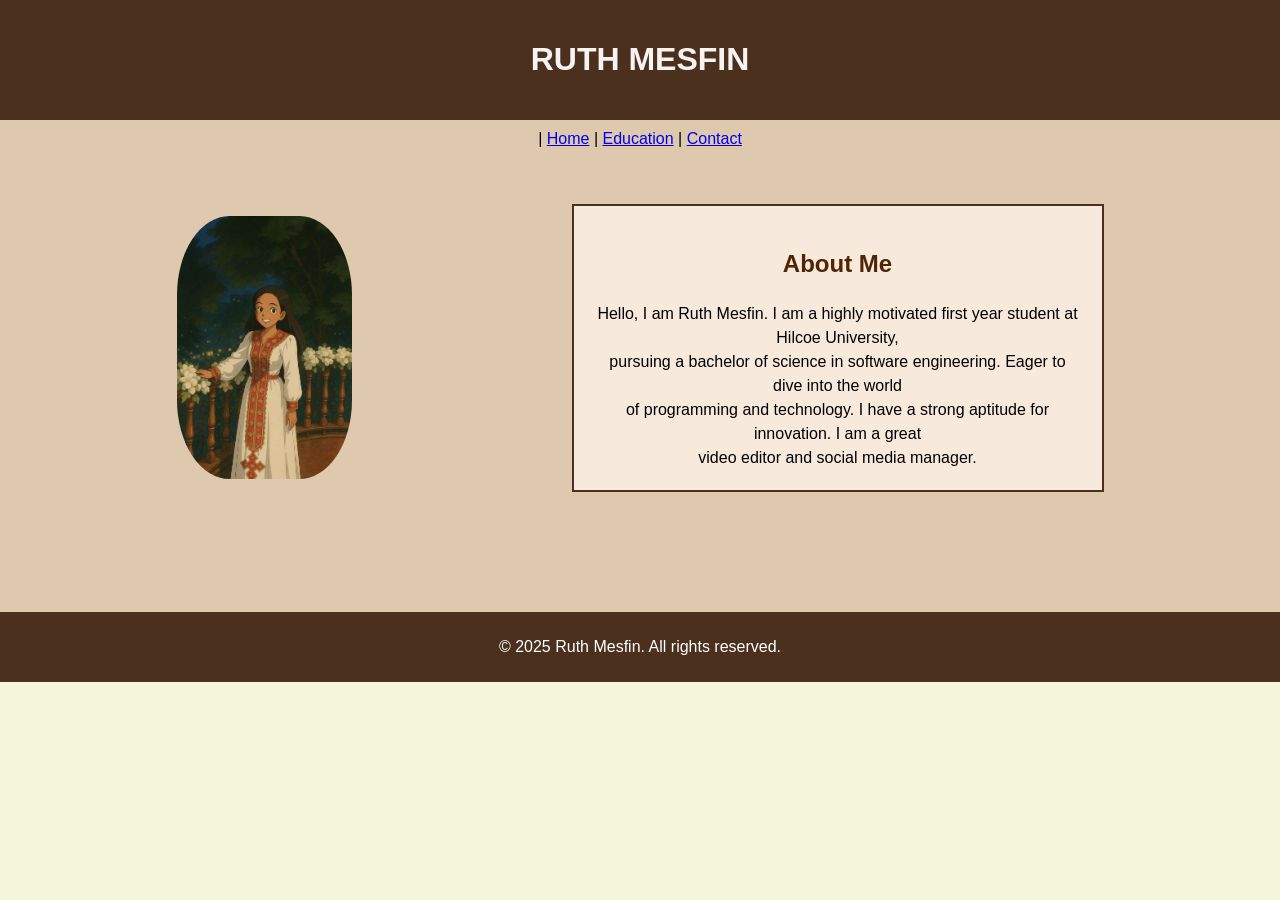
==== index.html @ 42ca2980 "Update portfolio" ====
<!DOCTYPE html>
<html>
<title>RUTH MESFIN</title>

<head>
<meta charset="UTF-8">
<meta name="viewport" content="width,initial-scale=1">
</head>
<body body style="font-family: Arial; background-color: rgb(245, 245, 220); margin: 0;">

  <!-- Header -->
  <div style="background-color: #4b301d; color: rgb(248, 243, 243); padding: 20px; text-align: center;">
    <h1>RUTH MESFIN</h1>	
  </div>

  <!-- Navigation -->
  <div style="background-color: #dfc9ae; padding: 10px; text-align: center;">
    |
    <a href="index.html">Home</a> |
    <a href="about.html">Education</a> |
    <a href="contact.html"> Contact</a>
 <br><br><br>
<section style="padding: 20px;">


  <div style="display: flex; align-items: center; justify-content: center; gap: 110px; ">
    <!-- Profile Picture -->
    <img src="/p2.jpg" alt="Profile Picture" width="175" style="border-radius: 30%;"><br><br>

    <!-- Text Box --><br><br><br><br>
    <div style="border: 2px solid #4b301d; 
                background-color: #f7eadc; 
                padding: 20px; 
                width: 40%; 
                line-height: 1.5;">
                  <h2 style="color: #502506; text-align: center;">About Me</h2>
      Hello, I am Ruth Mesfin. I am a highly motivated first year student at Hilcoe University,<br>
      pursuing a bachelor of science in software engineering. Eager to dive into the world <br>
      of programming and technology. I have a strong aptitude for innovation. I am a great <br>
      video editor and social media manager.
    </div>
  </div>
</section>


<br><br><br><br><br> </div > 
<footer style="background-color: #4b301d; color: white; text-align: center; padding: 10px;">
    <p>© 2025 Ruth Mesfin. All rights reserved.</p>
</footer>
  </body>
  </html
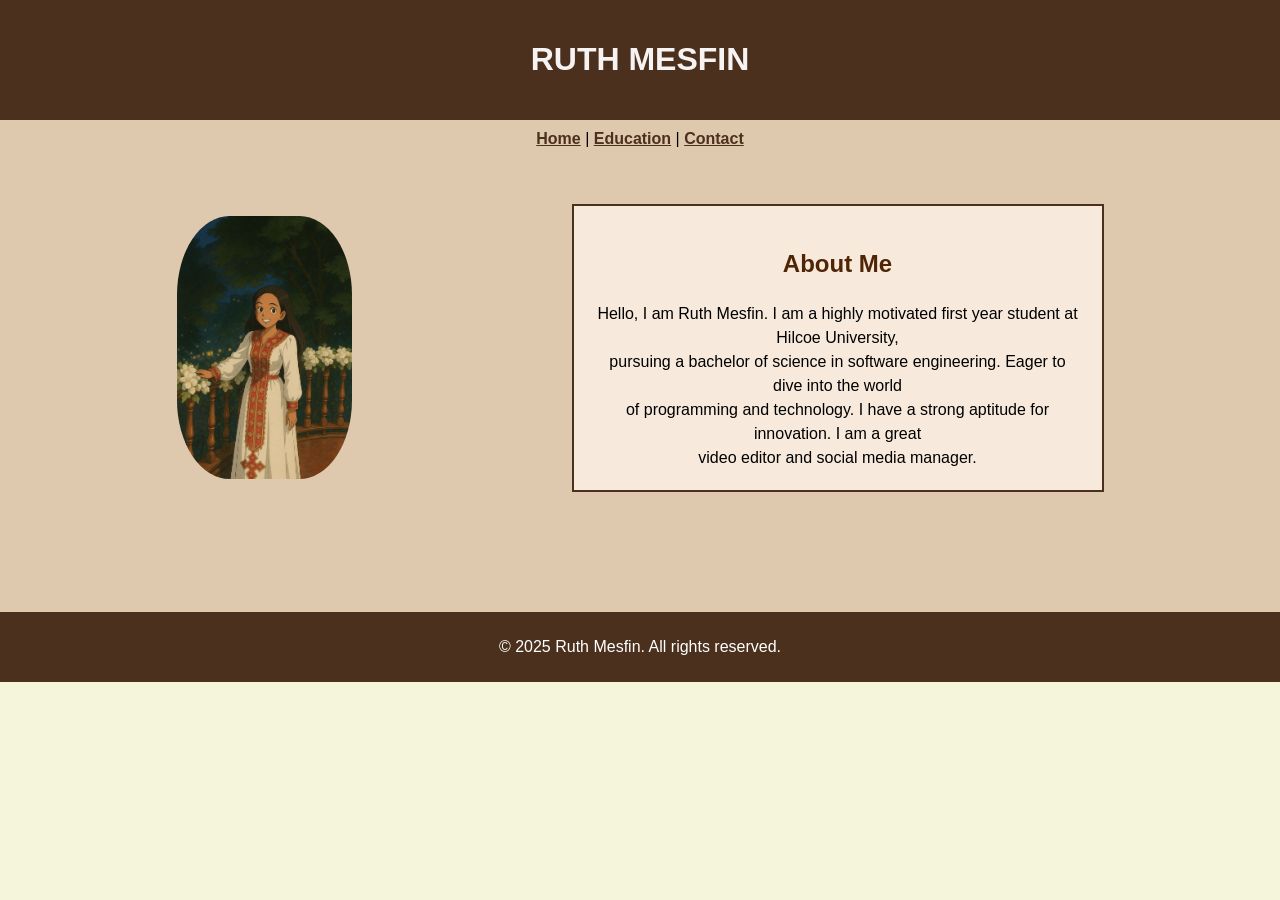
==== commit a209f647: "new updates 2" ====
--- a/index.html
+++ b/index.html
@@ -8,26 +8,24 @@
 </head>
 <body body style="font-family: Arial; background-color: rgb(245, 245, 220); margin: 0;">
 
-  <!-- Header -->
   <div style="background-color: #4b301d; color: rgb(248, 243, 243); padding: 20px; text-align: center;">
     <h1>RUTH MESFIN</h1>	
   </div>
 
-  <!-- Navigation -->
   <div style="background-color: #dfc9ae; padding: 10px; text-align: center;">
-    |
-    <a href="index.html">Home</a> |
-    <a href="about.html">Education</a> |
-    <a href="contact.html"> Contact</a>
+    
+    <a href="index.html" style="font-weight:bold; color:#4b301d; ">Home</a> |
+    <a href="about.html" style="font-weight:bold; color:#4b301d; ">Education</a> |
+    <a href="contact.html" style="font-weight:bold; color:#4b301d; ">Contact</a>
  <br><br><br>
 <section style="padding: 20px;">
 
 
   <div style="display: flex; align-items: center; justify-content: center; gap: 110px; ">
-    <!-- Profile Picture -->
+    
     <img src="/p2.jpg" alt="Profile Picture" width="175" style="border-radius: 30%;"><br><br>
 
-    <!-- Text Box --><br><br><br><br>
+   <br><br><br><br>
     <div style="border: 2px solid #4b301d; 
                 background-color: #f7eadc; 
                 padding: 20px; 
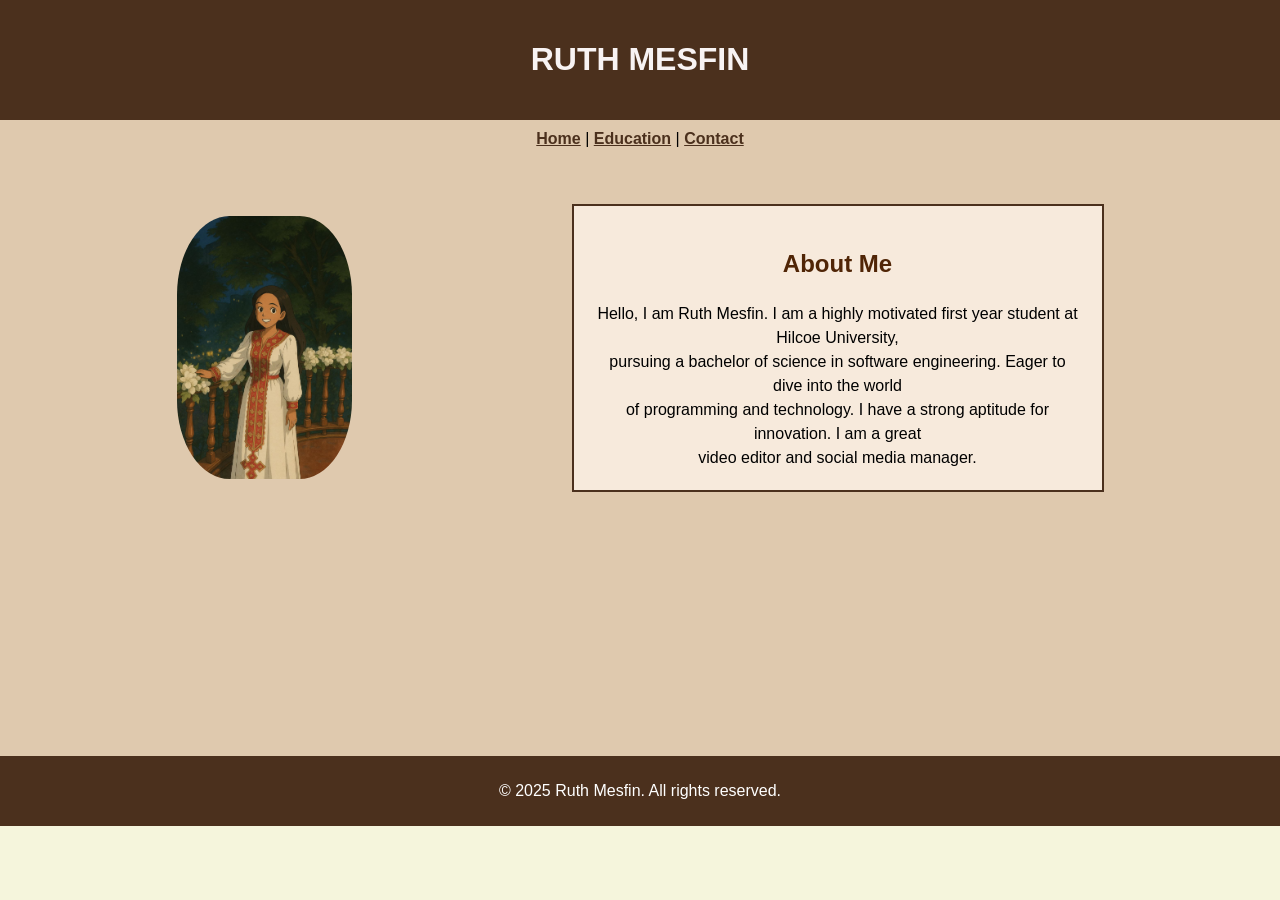
==== commit bd390696: "new update 3" ====
--- a/index.html
+++ b/index.html
@@ -41,7 +41,7 @@
 </section>
 
 
-<br><br><br><br><br> </div > 
+<br><br><br><br><br> <br><br><br><br><br><br><br><br></div > 
 <footer style="background-color: #4b301d; color: white; text-align: center; padding: 10px;">
     <p>© 2025 Ruth Mesfin. All rights reserved.</p>
 </footer>
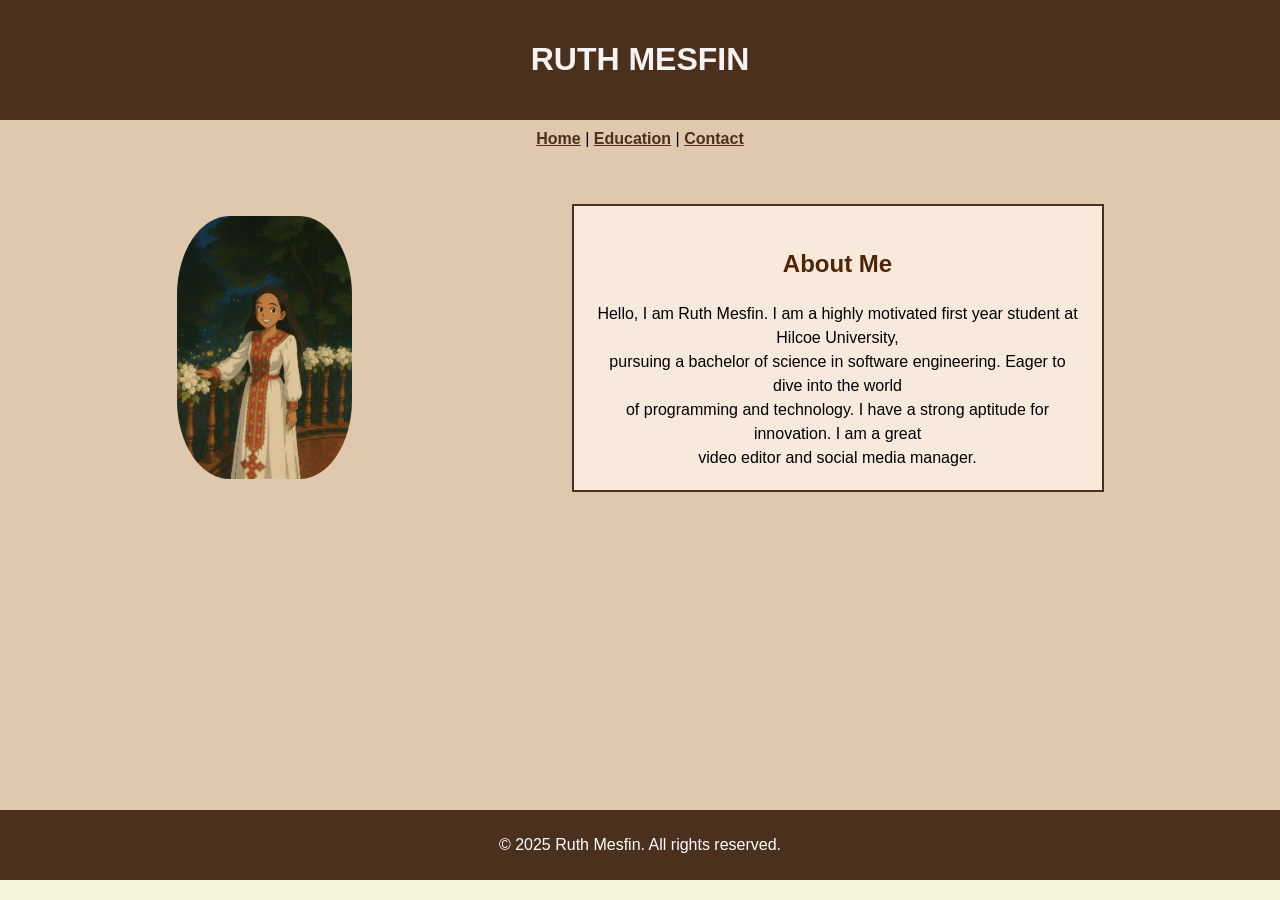
==== commit c8aacd48: "update 3" ====
--- a/index.html
+++ b/index.html
@@ -41,7 +41,7 @@
 </section>
 
 
-<br><br><br><br><br> <br><br><br><br><br><br><br><br></div > 
+<br><br><br><br><br> <br><br><br><br><br><br><br><br><br><br><br></div > 
 <footer style="background-color: #4b301d; color: white; text-align: center; padding: 10px;">
     <p>© 2025 Ruth Mesfin. All rights reserved.</p>
 </footer>
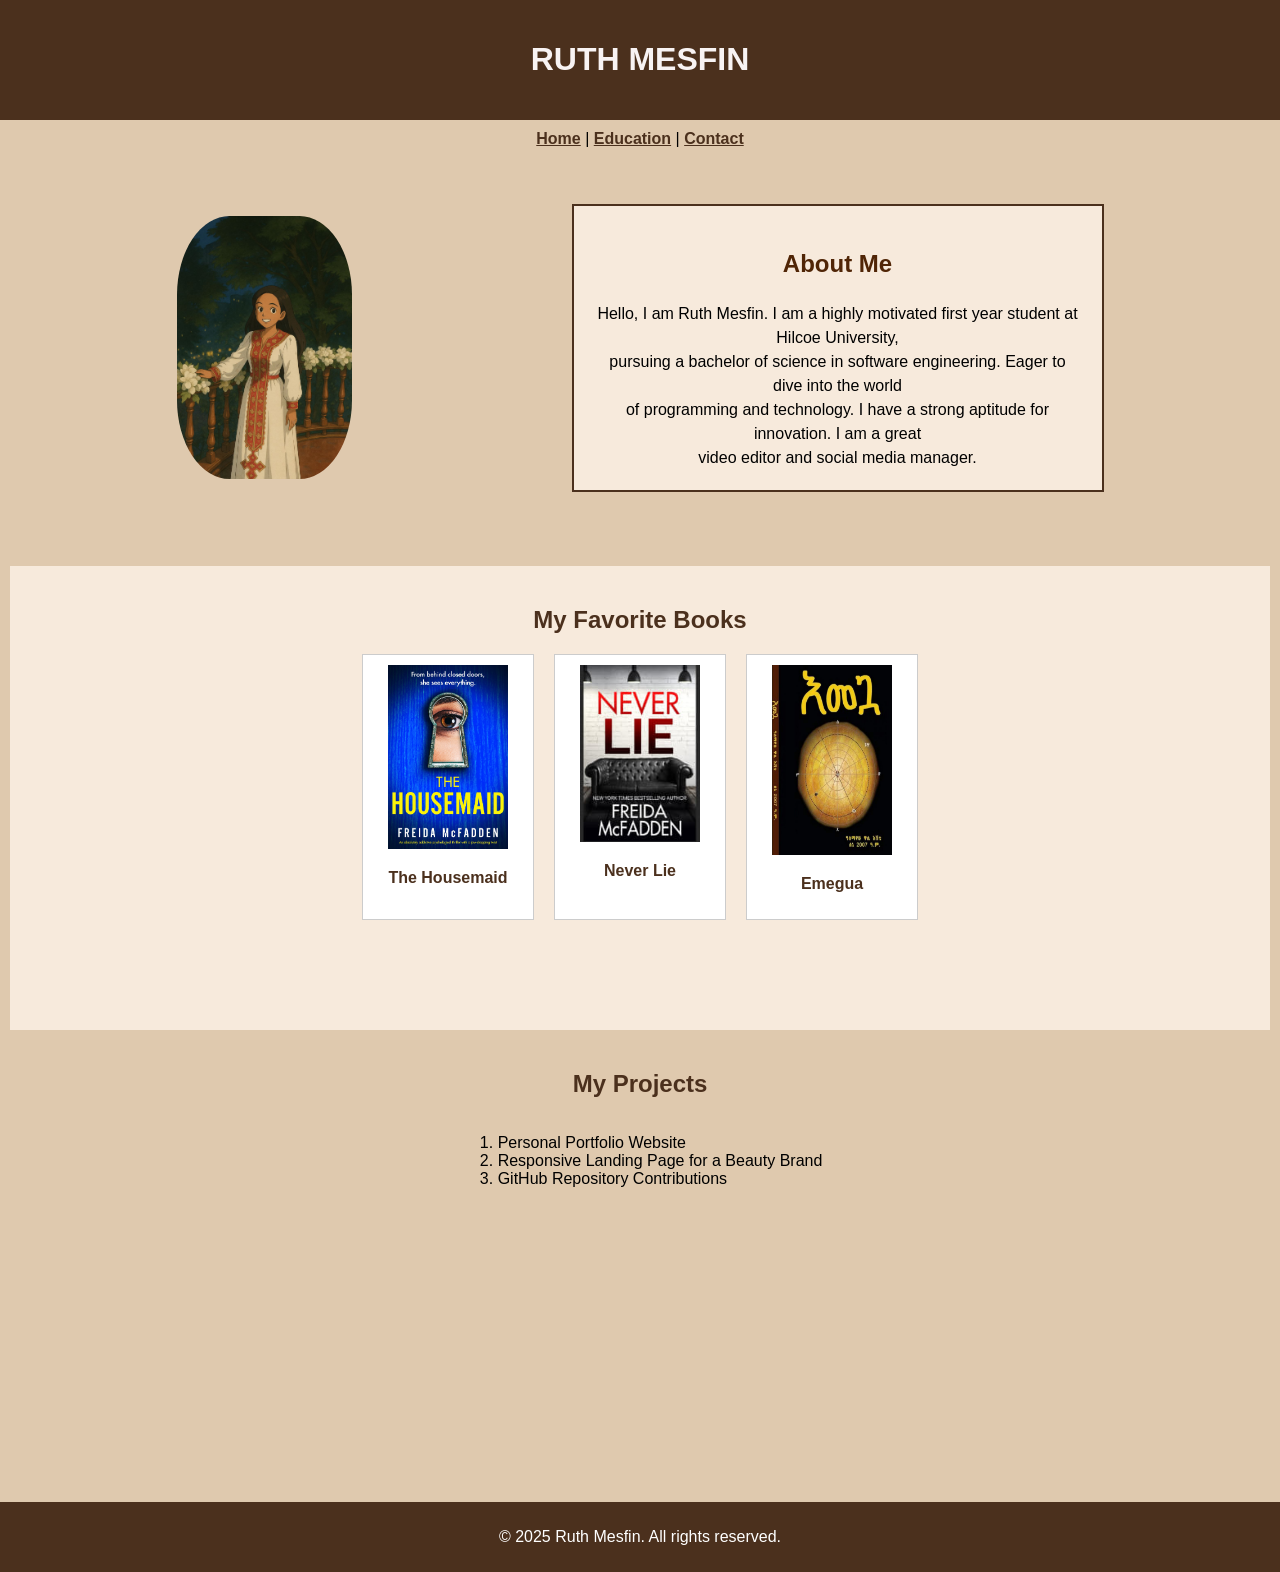
==== commit e23b0d05: "update 4" ====
--- a/index.html
+++ b/index.html
@@ -38,8 +38,49 @@
       video editor and social media manager.
     </div>
   </div>
-</section>
+</section><br><br><br>
 
+  <div style="padding: 20px; text-align: center; background-color:#f7eadc;">
+  <h2 style="color:#4b301d;">My Favorite Books</h2>
+  
+  <!-- Flexbox container for side-by-side layout -->
+  <div style="display: flex; justify-content: center; gap: 20px;">
+
+    <!-- Book 1 -->
+    <div style="background-color: #fff; padding: 10px; border: 1px solid #ccc; width: 150px; text-align: center;">
+      <a href="https://www.goodreads.com/book/show/60556912-the-housemaid?ref=nav_sb_ss_2_9" target="_blank">
+        <img src="/housemaid.jpg" alt="The Housemaid" width="120">
+      </a>
+      <p style="color:#4b301d; font-weight:bold;">The Housemaid</p>
+    </div>
+
+    <!-- Book 2 -->
+    <div style="background-color: #fff; padding: 10px; border: 1px solid #ccc; width: 150px; text-align: center;">
+      <a href="https://www.goodreads.com/search?q=never+lie&ref=nav_sb_noss_l_9" target="_blank">
+        <img src="/neverliee.jpg" alt="Never Lie" width="120">
+      </a>
+      <p style="color:#4b301d; font-weight:bold;">Never Lie</p>
+    </div>
+
+    <!-- Book 3 -->
+    <div style="background-color: #fff; padding: 10px; border: 1px solid #ccc; width: 150px; text-align: center;">
+      <a href="https://www.goodreads.com/book/show/53550025-emegua-amharic-edition?ac=1&from_search=true&qid=pSUYzUPva8&rank=3" target="_blank">
+        <img src="/emegua.jpg" alt="Emegua" width="120">
+      </a>
+      <p style="color:#4b301d; font-weight:bold;">Emegua</p>
+    </div>
+  </div><br><br><br><br><br>
+</div>
+  
+  <div style="margin-top: 40px; text-align: center;">
+    <h2 style="color:#4b301d;">My Projects</h2>
+    <ol style="display: inline-block; text-align: left;">
+      <li>Personal Portfolio Website</li>
+      <li>Responsive Landing Page for a Beauty Brand</li>
+      <li>GitHub Repository Contributions</li>
+    </ol>
+  
+</div>
 
 <br><br><br><br><br> <br><br><br><br><br><br><br><br><br><br><br></div > 
 <footer style="background-color: #4b301d; color: white; text-align: center; padding: 10px;">
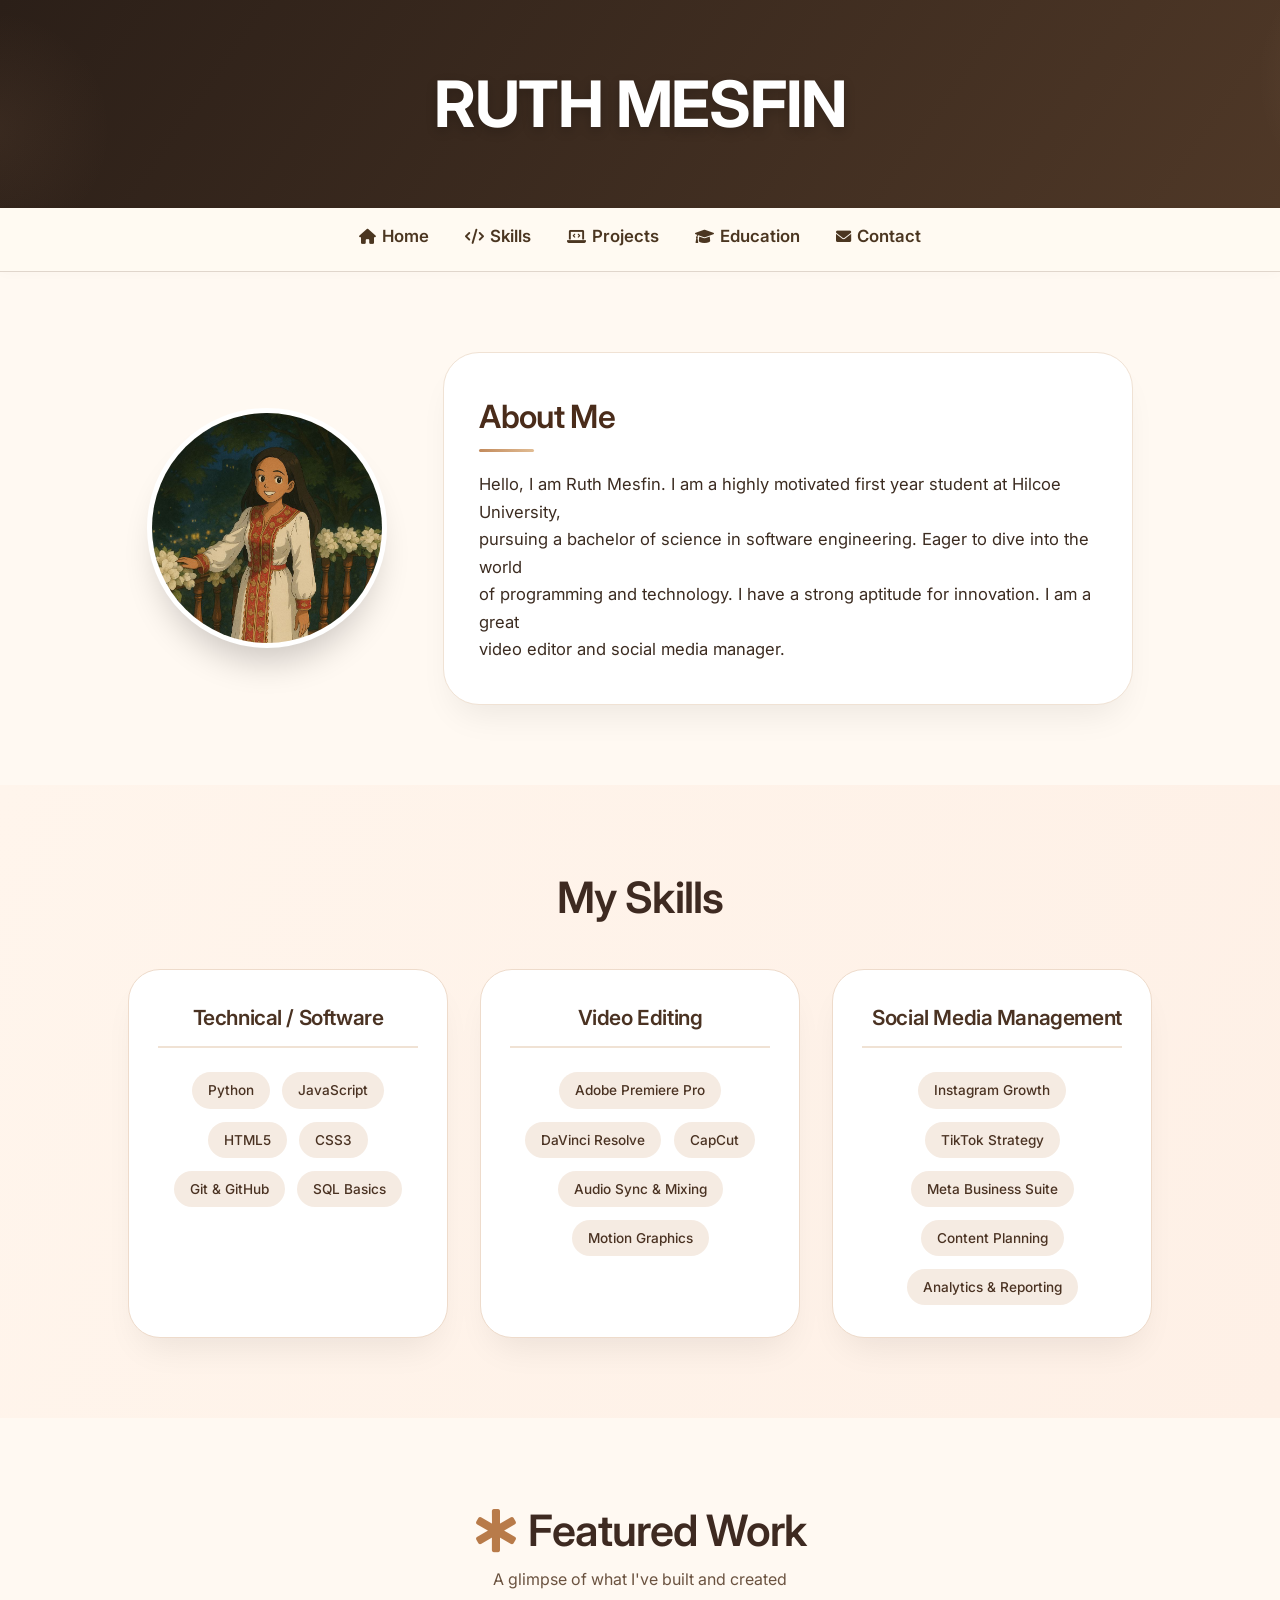
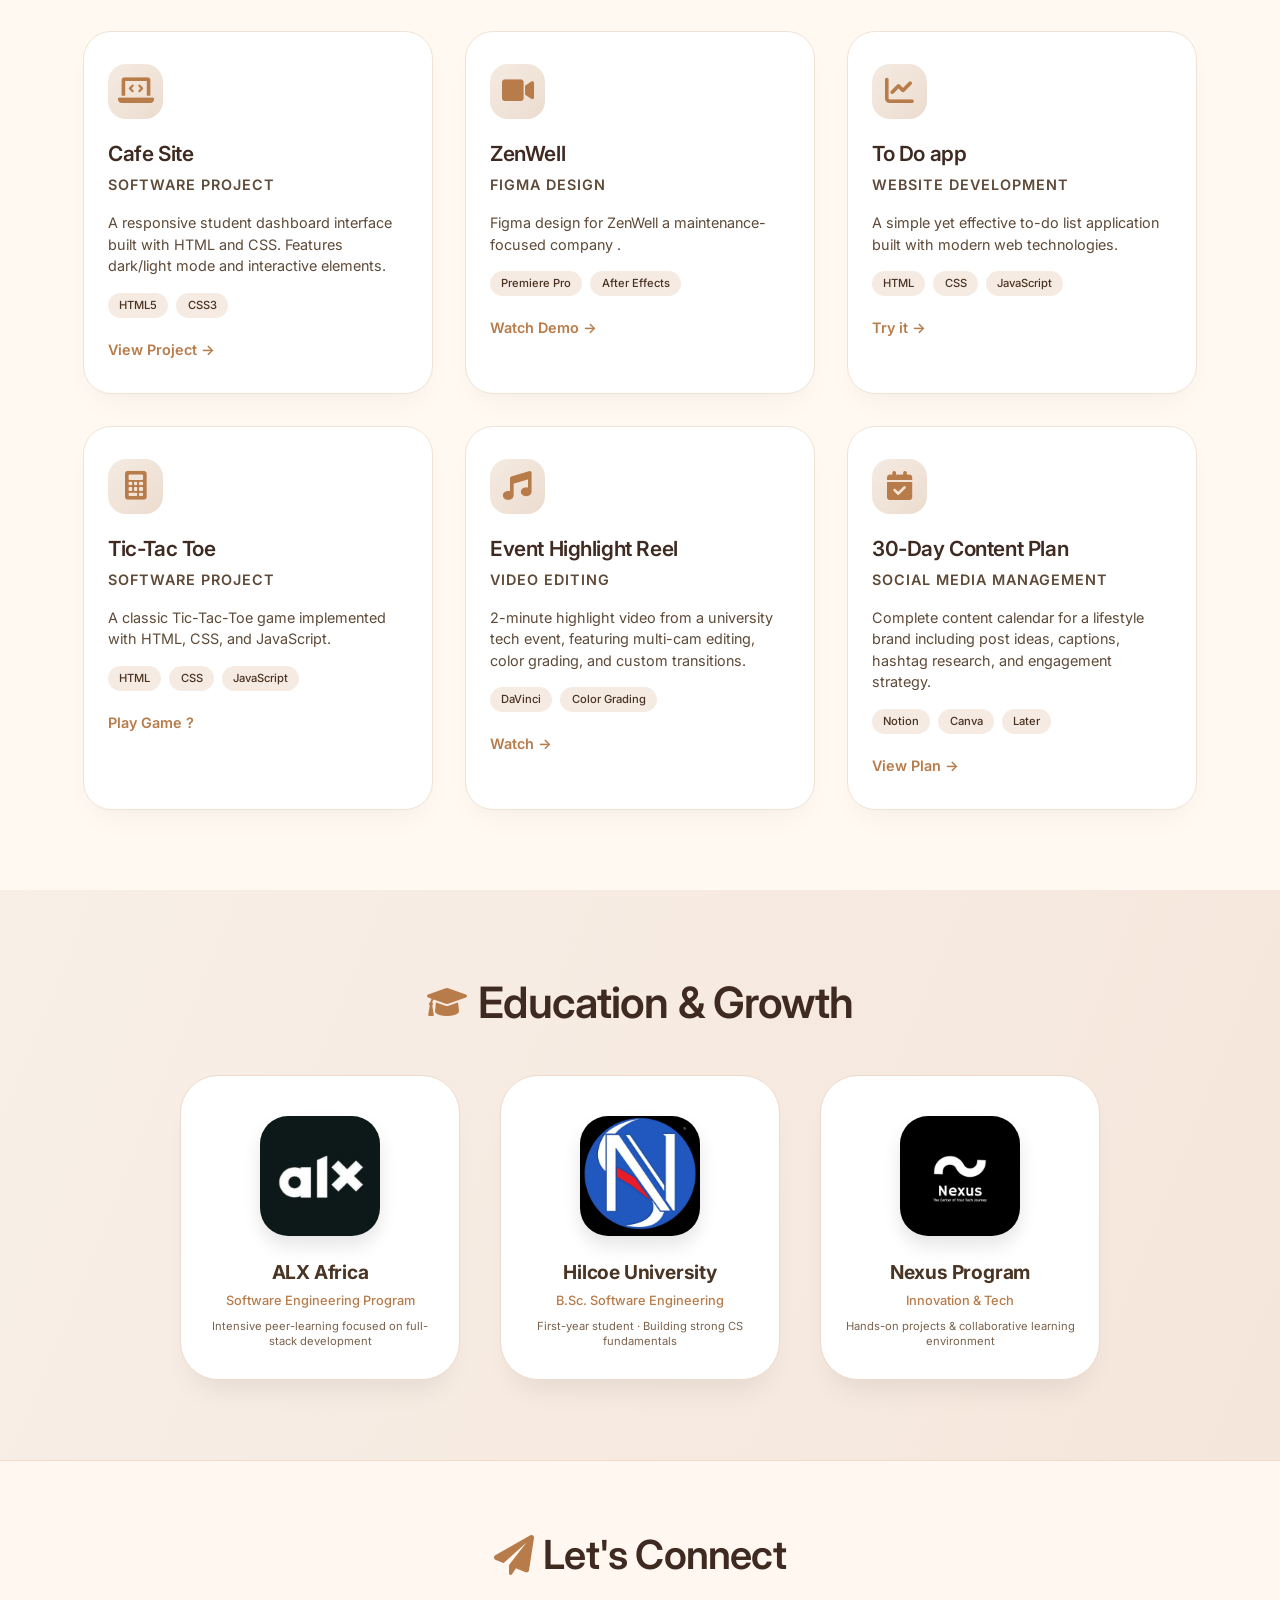
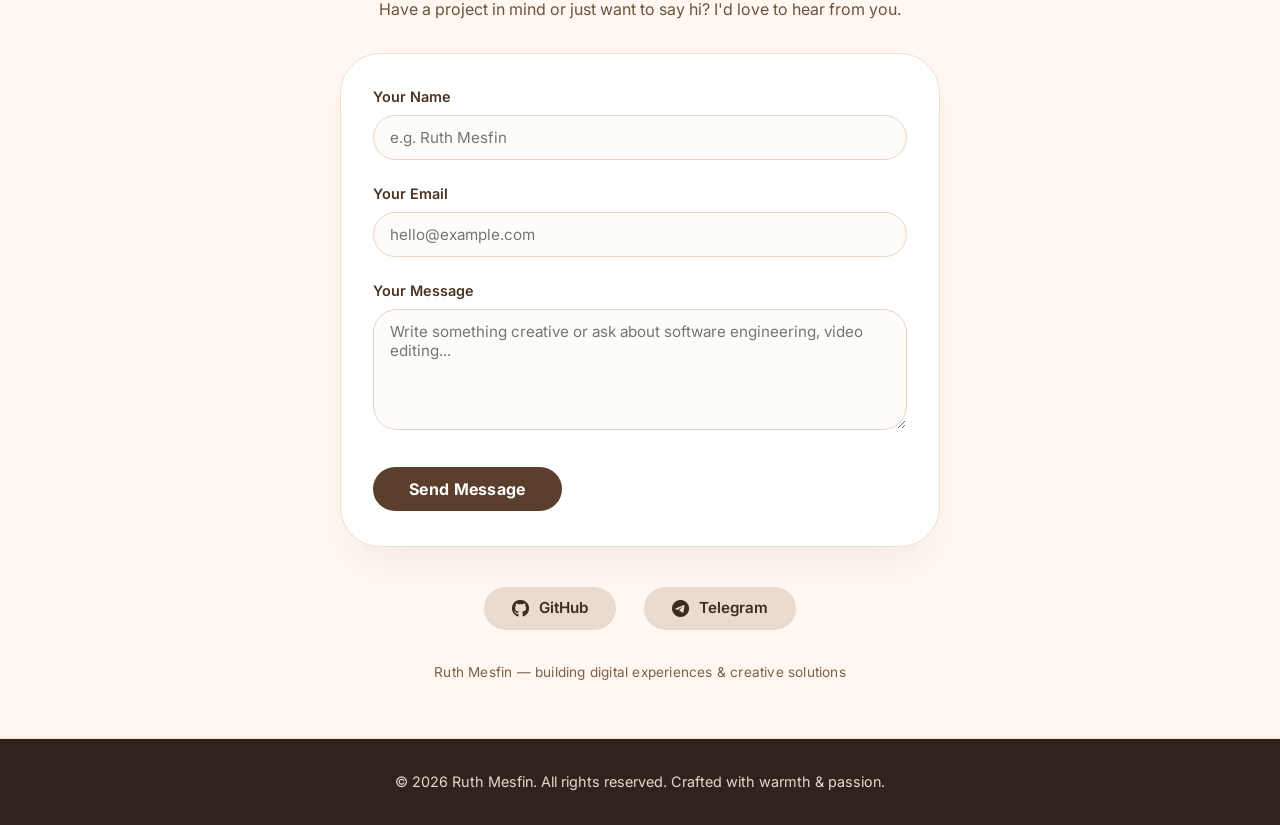
==== commit 2cc92509: "update on page contents" ====
--- a/index.html
+++ b/index.html
@@ -1,90 +1,271 @@
 <!DOCTYPE html>
-<html>
-<title>RUTH MESFIN</title>
-
+<html lang="en">
 <head>
-<meta charset="UTF-8">
-<meta name="viewport" content="width,initial-scale=1">
+  <title>RUTH MESFIN Portfolio</title>
+  <meta charset="UTF-8">
+  <meta name="viewport" content="width=device-width, initial-scale=1.0">
+  <meta name="description" content="Ruth Mesfin - Software Engineering student at Hilcoe University, video editor and social media manager">
+  <!-- Google Fonts + Font Awesome for clean icons -->
+  <link href="https://fonts.googleapis.com/css2?family=Inter:opsz,wght@14..32,300;14..32,400;14..32,500;14..32,600;14..32,700&display=swap" rel="stylesheet">
+  <link rel="stylesheet" href="https://cdnjs.cloudflare.com/ajax/libs/font-awesome/6.0.0-beta3/css/all.min.css">
+  <!-- External CSS -->
+  <link rel="stylesheet" href="style.css">
 </head>
-<body body style="font-family: Arial; background-color: rgb(245, 245, 220); margin: 0;">
-
-  <div style="background-color: #4b301d; color: rgb(248, 243, 243); padding: 20px; text-align: center;">
-    <h1>RUTH MESFIN</h1>	
+<body>
+
+  <!-- Header Section -->
+  <div class="header">
+    <h1>RUTH MESFIN</h1>    
   </div>
 
-  <div style="background-color: #dfc9ae; padding: 10px; text-align: center;">
+  <!-- Navigation Bar -->
+  <div class="nav">
+    <nav>
+      <a href="#home"><i class="fas fa-home"></i> Home</a>
+      <a href="#skills"><i class="fas fa-code"></i> Skills</a>
+      <a href="#projects"><i class="fas fa-laptop-code"></i> Projects</a>
+      <a href="#education"><i class="fas fa-graduation-cap"></i> Education</a>
+      <a href="#contact"><i class="fas fa-envelope"></i> Contact</a>
+    </nav>
+  </div>
+
+  <!-- Home / About Section -->
+  <section id="home" class="about-section">
+    <div class="about-container">
+      <img src="/p2.jpg" alt="Ruth Mesfin profile portrait" class="profile-pic">
+      <div class="about-box">
+        <h2>About Me</h2>
+        <p>Hello, I am Ruth Mesfin. I am a highly motivated first year student at Hilcoe University,<br>
+        pursuing a bachelor of science in software engineering. Eager to dive into the world <br>
+        of programming and technology. I have a strong aptitude for innovation. I am a great <br>
+        video editor and social media manager.</p>
+      </div>
+    </div>
+  </section>
+
+  <!-- Skills Section (NEW) -->
+  <section id="skills" class="skills-section">
+    <h2> My Skills</h2>
+    <div class="skills-container">
+      <!-- Technical Skills -->
+      <div class="skills-category">
+        <div class="category-header">
+         
+          <h3>Technical / Software</h3>
+        </div>
+        <div class="skills-list">
+          <span class="skill-tag"> Python</span>
+          <span class="skill-tag"> JavaScript</span>
+          <span class="skill-tag"> HTML5</span>
+          <span class="skill-tag"> CSS3</span>
+          <span class="skill-tag"> Git & GitHub</span>
+          <span class="skill-tag"> SQL Basics</span>
+        </div>
+      </div>
+
+      <!-- Video Editing Skills -->
+      <div class="skills-category">
+        <div class="category-header">
+          
+          <h3>Video Editing</h3>
+        </div>
+        <div class="skills-list">
+          <!-- fas = Font Awesome Solid (filled icons
+               far = Font Awesome Regular (outline icons
+           fab = Font Awesome Brand (company logos like GitHub, Twitter, etc.)
+    fa-NAME = the specific icon you want (home, code, video, etc. -->
+          <span class="skill-tag"> Adobe Premiere Pro</span> 
+          <span class="skill-tag"> DaVinci Resolve</span>
+          <span class="skill-tag"> CapCut</span>
+          <span class="skill-tag"> Audio Sync & Mixing</span>
+          <span class="skill-tag"> Motion Graphics</span>
+        </div>
+      </div>
+
+      <!-- Social Media Management -->
+      <div class="skills-category">
+        <div class="category-header">
+          <i class="fas fa-chart-simple"></i>
+          <h3>Social Media Management</h3>
+        </div>
+        <div class="skills-list">
+          <span class="skill-tag"> Instagram Growth</span>
+          <span class="skill-tag"> TikTok Strategy</span>
+          <span class="skill-tag"> Meta Business Suite</span>
+          <span class="skill-tag"> Content Planning</span>
+          <span class="skill-tag"> Analytics & Reporting</span>
+        </div>
+      </div>
+    </div>
+  </section>
+
+  <!-- Projects Section (NEW) -->
+  <section id="projects" class="projects-section">
+    <h2><i class="fas fa-star-of-life"></i> Featured Work</h2>
+    <p class="section-subtitle">A glimpse of what I've built and created</p>
     
-    <a href="index.html" style="font-weight:bold; color:#4b301d; ">Home</a> |
-    <a href="about.html" style="font-weight:bold; color:#4b301d; ">Education</a> |
-    <a href="contact.html" style="font-weight:bold; color:#4b301d; ">Contact</a>
- <br><br><br>
-<section style="padding: 20px;">
-
-
-  <div style="display: flex; align-items: center; justify-content: center; gap: 110px; ">
+    <div class="projects-container">
+      <!-- Project 1: Software Project -->
+      <div class="project-card">
+        <div class="project-icon">
+          <i class="fas fa-laptop-code"></i>
+        </div>
+        <h3>Cafe Site</h3>
+        <p class="project-category">Software Project</p>
+        <p>A responsive student dashboard interface built with HTML and CSS. Features dark/light mode and interactive elements.</p>
+        <div class="project-tech">
+          <span>HTML5</span>
+          <span>CSS3</span>
+      
+        </div>
+        <a href="https://cafe-site-weld.vercel.app/" class="project-link" target="_blank">View Project →</a>
+      </div>
+
+      <!-- Project 2: Video Editing Demo -->
+      <div class="project-card">
+        <div class="project-icon">
+          <i class="fas fa-video"></i>
+        </div>
+        <h3>ZenWell</h3>
+        <p class="project-category">Figma Design</p>
+        <p>Figma design for ZenWell a maintenance-focused company .</p>
+        <div class="project-tech">
+          <span>Premiere Pro</span>
+          <span>After Effects</span>
+        </div>
+        <a href="https://zen-well.vercel.app/" class="project-link" target="_blank">Watch Demo →</a>
+      </div>
+
+      <!-- Project 3: Social Media Campaign -->
+      <div class="project-card">
+        <div class="project-icon">
+          <i class="fas fa-chart-line"></i>
+        </div>
+        <h3>To Do app</h3>
+        <p class="project-category">Website Development</p>
+        <p>A simple yet effective to-do list application built with modern web technologies.</p>
+        <div class="project-tech">
+          <span>HTML</span>
+          <span>CSS</span>
+          <span>JavaScript</span>
+        </div>
+        <a href="https://github.com/Ruth-Mesfin/ToDoApp" class="project-link" target="_blank">Try it →</a>
+      </div>
+
+      <!-- Project 4: Coding Project -->
+      <div class="project-card">
+        <div class="project-icon">
+          <i class="fas fa-calculator"></i>
+        </div>
+        <h3>Tic-Tac Toe</h3>
+        <p class="project-category">Software Project</p>
+        <p>A classic Tic-Tac-Toe game implemented with HTML, CSS, and JavaScript.</p>
+        <div class="project-tech">
+          <span>HTML</span>
+          <span>CSS</span>
+          <span>JavaScript</span>
+        </div>
+        <a href="https://github.com/Ruth-Mesfin/Tic-Tac-Toe" class="project-link" target="_blank">Play Game ? </a>
+      </div>
+
+      <!-- Project 5: Video Montage -->
+      <div class="project-card">
+        <div class="project-icon">
+          <i class="fas fa-music"></i>
+        </div>
+        <h3>Event Highlight Reel</h3>
+        <p class="project-category">Video Editing</p>
+        <p>2-minute highlight video from a university tech event, featuring multi-cam editing, color grading, and custom transitions.</p>
+        <div class="project-tech">
+          <span>DaVinci</span>
+          <span>Color Grading</span>
+        </div>
+        <a href="#" class="project-link">Watch →</a>
+      </div>
+
+      <!-- Project 6: Content Calendar -->
+      <div class="project-card">
+        <div class="project-icon">
+          <i class="fas fa-calendar-check"></i>
+        </div>
+        <h3>30-Day Content Plan</h3>
+        <p class="project-category">Social Media Management</p>
+        <p>Complete content calendar for a lifestyle brand including post ideas, captions, hashtag research, and engagement strategy.</p>
+        <div class="project-tech">
+          <span>Notion</span>
+          <span>Canva</span>
+          <span>Later</span>
+        </div>
+        <a href="#" class="project-link">View Plan →</a>
+      </div>
+    </div>
+  </section>
+
+  <!-- Education Section -->
+  <section id="education" class="books-section">
+    <div class="section-header">
+      <h2><i class="fas fa-graduation-cap"></i> Education & Growth</h2>
+     
+    <div class="books-container">
+      <!-- Card 1: ALX -->
+      <div class="book-card">
+        
+        <img src="/alx.jpg" alt="ALX Africa logo" class="book-img">
+        <p>ALX Africa</p>
+        <span class="card-description">Software Engineering Program</span>
+        <small>Intensive peer-learning focused on full-stack development</small>
+      </div>
+      <!-- Card 2: Hilcoe University -->
+      <div class="book-card">
+        
+        <img src="/hilcoe.jpg" alt="Hilcoe University campus" class="book-img">
+        <p>Hilcoe University</p>
+        <span class="card-description">B.Sc. Software Engineering</span>
+        <small>First-year student · Building strong CS fundamentals</small>
+      </div>
+      <!-- Card 3: Nexus -->
+      <div class="book-card">
+       
+        <img src="/nexus.jpg" alt="Nexus innovation program" class="book-img">
+        <p>Nexus Program</p>
+        <span class="card-description">Innovation & Tech</span>
+        <small>Hands-on projects & collaborative learning environment</small>
+      </div>
+    </div>
+  </section>
+
+  <!-- Contact Section -->
+  <section id="contact" class="contact-section">
+    <h2><i class="fas fa-paper-plane"></i> Let's Connect</h2>
+    <p class="contact-subtitle">Have a project in mind or just want to say hi? I'd love to hear from you.</p>
     
-    <img src="/p2.jpg" alt="Profile Picture" width="175" style="border-radius: 30%;"><br><br>
-
-   <br><br><br><br>
-    <div style="border: 2px solid #4b301d; 
-                background-color: #f7eadc; 
-                padding: 20px; 
-                width: 40%; 
-                line-height: 1.5;">
-                  <h2 style="color: #502506; text-align: center;">About Me</h2>
-      Hello, I am Ruth Mesfin. I am a highly motivated first year student at Hilcoe University,<br>
-      pursuing a bachelor of science in software engineering. Eager to dive into the world <br>
-      of programming and technology. I have a strong aptitude for innovation. I am a great <br>
-      video editor and social media manager.
-    </div>
-  </div>
-</section><br><br><br>
-
-  <div style="padding: 20px; text-align: center; background-color:#f7eadc;">
-  <h2 style="color:#4b301d;">My Favorite Books</h2>
-  
-  <!-- Flexbox container for side-by-side layout -->
-  <div style="display: flex; justify-content: center; gap: 20px;">
-
-    <!-- Book 1 -->
-    <div style="background-color: #fff; padding: 10px; border: 1px solid #ccc; width: 150px; text-align: center;">
-      <a href="https://www.goodreads.com/book/show/60556912-the-housemaid?ref=nav_sb_ss_2_9" target="_blank">
-        <img src="/housemaid.jpg" alt="The Housemaid" width="120">
-      </a>
-      <p style="color:#4b301d; font-weight:bold;">The Housemaid</p>
-    </div>
-
-    <!-- Book 2 -->
-    <div style="background-color: #fff; padding: 10px; border: 1px solid #ccc; width: 150px; text-align: center;">
-      <a href="https://www.goodreads.com/search?q=never+lie&ref=nav_sb_noss_l_9" target="_blank">
-        <img src="/neverliee.jpg" alt="Never Lie" width="120">
-      </a>
-      <p style="color:#4b301d; font-weight:bold;">Never Lie</p>
-    </div>
-
-    <!-- Book 3 -->
-    <div style="background-color: #fff; padding: 10px; border: 1px solid #ccc; width: 150px; text-align: center;">
-      <a href="https://www.goodreads.com/book/show/53550025-emegua-amharic-edition?ac=1&from_search=true&qid=pSUYzUPva8&rank=3" target="_blank">
-        <img src="/emegua.jpg" alt="Emegua" width="120">
-      </a>
-      <p style="color:#4b301d; font-weight:bold;">Emegua</p>
-    </div>
-  </div><br><br><br><br><br>
-</div>
-  
-  <div style="margin-top: 40px; text-align: center;">
-    <h2 style="color:#4b301d;">My Projects</h2>
-    <ol style="display: inline-block; text-align: left;">
-      <li>Personal Portfolio Website</li>
-      <li>Responsive Landing Page for a Beauty Brand</li>
-      <li>GitHub Repository Contributions</li>
-    </ol>
-  
-</div>
-
-<br><br><br><br><br> <br><br><br><br><br><br><br><br><br><br><br></div > 
-<footer style="background-color: #4b301d; color: white; text-align: center; padding: 10px;">
-    <p>© 2025 Ruth Mesfin. All rights reserved.</p>
-</footer>
-  </body>
-  </html+    <form action="#" method="post" class="contact-form">
+      <div class="form-group">
+        <label for="name">Your Name</label>
+        <input type="text" id="name" name="name" placeholder="e.g. Ruth Mesfin" required>
+      </div>
+      <div class="form-group">
+        <label for="email">Your Email</label>
+        <input type="email" id="email" name="email" placeholder="hello@example.com" required>
+      </div>
+      <div class="form-group">
+        <label for="message">Your Message</label>
+        <textarea id="message" name="message" rows="5" placeholder="Write something creative or ask about software engineering, video editing..."></textarea>
+      </div>
+      <button type="submit" class="submit-btn">Send Message </button>
+    </form>
+
+    <div class="social-links">
+      <a href="https://github.com/Ruth-Mesfin" target="_blank" rel="noopener"><i class="fab fa-github"></i> GitHub</a>
+      <a href="https://t.me/REGZI342" target="_blank" rel="noopener"><i class="fab fa-telegram-plane"></i> Telegram</a>
+    </div>
+    <p class="contact-signature"> Ruth Mesfin — building digital experiences & creative solutions</p>
+  </section>
+
+  <!-- Footer -->
+  <footer>
+    <p>© 2026 Ruth Mesfin. All rights reserved. Crafted with warmth & passion.</p>
+  </footer>
+
+</body>
+</html>
--- a/style.css
+++ b/style.css
@@ -0,0 +1,783 @@
+/* ---------- RESET & GLOBAL ---------- */
+* {
+  margin: 0;
+  padding: 0;
+  box-sizing: border-box;
+}
+
+body {
+  font-family: 'Inter', sans-serif;
+  background-color: #fefaf5;
+  color: #2c221b;
+  line-height: 1.5;
+}
+
+/* ---------- COLOR VARIABLES ---------- */
+:root {
+  --deep-umber: #3e2a21;
+  --espresso: #4a3222;
+  --warm-clay: #b87b4a;
+  --sand-dollar: #f2e3d5;
+  --cream-puff: #fff9f2;
+  --stone-gray: #6b5340;
+  --soft-gold: #c9a87b;
+  --card-shadow: 0 20px 35px -12px rgba(0, 0, 0, 0.08);
+  --hover-shadow: 0 25px 40px -12px rgba(0, 0, 0, 0.15);
+}
+
+/* ---------- TYPOGRAPHY & UTILITY ---------- */
+h1, h2, h3 {
+  font-weight: 600;
+  letter-spacing: -0.02em;
+}
+
+section {
+  scroll-margin-top: 80px;
+}
+
+.section-subtitle {
+  text-align: center;
+  color: #6b5340;
+  margin-top: -0.5rem;
+  margin-bottom: 2.5rem;
+  font-size: 1rem;
+}
+
+/* ---------- HEADER ---------- */
+.header {
+  background: linear-gradient(125deg, #2b1f18 0%, #4f3827 100%);
+  color: white;
+  padding: 3.5rem 1.5rem;
+  text-align: center;
+  position: relative;
+  overflow: hidden;
+}
+
+.header::before {
+  content: '';
+  position: absolute;
+  top: -30%;
+  right: -20%;
+  width: 280px;
+  height: 280px;
+  background: radial-gradient(circle, rgba(255,215,180,0.12) 0%, rgba(0,0,0,0) 70%);
+  border-radius: 50%;
+  pointer-events: none;
+}
+
+.header::after {
+  content: '';
+  position: absolute;
+  bottom: -20%;
+  left: -10%;
+  width: 240px;
+  height: 240px;
+  background: radial-gradient(circle, rgba(200,150,110,0.08) 0%, rgba(0,0,0,0) 70%);
+  border-radius: 50%;
+  pointer-events: none;
+}
+
+.header h1 {
+  font-size: 4rem;
+  font-weight: 700;
+  letter-spacing: -0.02em;
+  text-shadow: 0 4px 12px rgba(0,0,0,0.2);
+  position: relative;
+  z-index: 2;
+}
+
+/* ---------- STICKY NAVIGATION ---------- */
+.nav {
+  background: rgba(255, 250, 242, 0.96);
+  border-bottom: 1px solid rgba(100, 70, 50, 0.2);
+  padding: 1rem 0;
+  text-align: center;
+  position: sticky;
+  top: 0;
+  z-index: 100;
+  box-shadow: 0 2px 12px rgba(0, 0, 0, 0.02);
+}
+
+.nav nav a {
+  font-weight: 600;
+  font-size: 1.05rem;
+  color: #4b3621;
+  text-decoration: none;
+  margin: 0 1rem;
+  padding-bottom: 4px;
+  border-bottom: 2px solid transparent;
+  transition: all 0.2s ease;
+  display: inline-flex;
+  align-items: center;
+  gap: 6px;
+}
+
+.nav nav a i {
+  font-size: 0.95rem;
+}
+
+.nav nav a:hover {
+  color: #b45f2b;
+  border-bottom-color: #b87b4a;
+}
+
+/* ---------- ABOUT SECTION ---------- */
+.about-section {
+  padding: 5rem 1.5rem;
+  background-color: var(--cream-puff);
+}
+
+.about-container {
+  display: flex;
+  align-items: center;
+  justify-content: center;
+  gap: 3.5rem;
+  flex-wrap: wrap;
+  max-width: 1300px;
+  margin: 0 auto;
+}
+
+.profile-pic {
+  width: 240px;
+  height: 240px;
+  object-fit: cover;
+  border-radius: 50%;
+  border: 5px solid white;
+  box-shadow: 0 25px 35px -12px rgba(0, 0, 0, 0.2);
+  transition: transform 0.3s ease, box-shadow 0.3s;
+  background: #e7d9ce;
+}
+
+.profile-pic:hover {
+  transform: scale(1.02);
+  box-shadow: 0 30px 40px -15px rgba(0, 0, 0, 0.25);
+}
+
+.about-box {
+  background: white;
+  border-radius: 36px;
+  padding: 2.5rem 2.2rem;
+  width: 56%;
+  min-width: 300px;
+  box-shadow: var(--card-shadow);
+  border: 1px solid #f0e2d4;
+  transition: all 0.25s;
+}
+
+.about-box h2 {
+  color: #4a2c1a;
+  font-size: 2rem;
+  margin-bottom: 1.2rem;
+  position: relative;
+  display: inline-block;
+}
+
+.about-box h2:after {
+  content: '';
+  display: block;
+  width: 55px;
+  height: 3px;
+  background: linear-gradient(90deg, #c28a5c, #e1bc93);
+  margin-top: 8px;
+  border-radius: 3px;
+}
+
+.about-box p {
+  font-size: 1.04rem;
+  color: #3c2c21;
+  line-height: 1.65;
+}
+
+/* ---------- SKILLS SECTION (NEW) ---------- */
+.skills-section {
+  background: linear-gradient(112deg, #fff5ec 0%, #fef0e6 100%);
+  padding: 5rem 1.5rem;
+  text-align: center;
+}
+
+.skills-section h2 {
+  font-size: 2.7rem;
+  color: #3e2a21;
+  margin-bottom: 2.5rem;
+  display: inline-flex;
+  align-items: center;
+  gap: 12px;
+}
+
+.skills-section h2 i {
+  color: #b87b4a;
+}
+
+.skills-container {
+  display: flex;
+  justify-content: center;
+  gap: 2rem;
+  flex-wrap: wrap;
+  max-width: 1300px;
+  margin: 0 auto;
+}
+
+.skills-category {
+  background: white;
+  border-radius: 32px;
+  padding: 2rem 1.8rem;
+  width: 320px;
+  box-shadow: var(--card-shadow);
+  border: 1px solid #eedbcb;
+  transition: transform 0.3s ease;
+}
+
+.skills-category:hover {
+  transform: translateY(-6px);
+  box-shadow: var(--hover-shadow);
+}
+
+.category-header {
+  display: flex;
+  align-items: center;
+  justify-content: center;
+  gap: 10px;
+  margin-bottom: 1.5rem;
+  border-bottom: 2px solid #f0e2d4;
+  padding-bottom: 0.8rem;
+}
+
+.category-header i {
+  font-size: 2rem;
+  color: #b87b4a;
+}
+
+.category-header h3 {
+  font-size: 1.3rem;
+  color: #4a3222;
+}
+
+.skills-list {
+  display: flex;
+  flex-wrap: wrap;
+  gap: 0.8rem;
+  justify-content: center;
+}
+
+.skill-tag {
+  background: #f5ebe2;
+  padding: 0.5rem 1rem;
+  border-radius: 40px;
+  font-size: 0.85rem;
+  font-weight: 500;
+  color: #4a3222;
+  display: inline-flex;
+  align-items: center;
+  gap: 6px;
+  transition: all 0.2s;
+}
+
+.skill-tag i {
+  font-size: 0.9rem;
+  color: #b87b4a;
+}
+
+.skill-tag:hover {
+  background: #e6d5c6;
+  transform: scale(1.02);
+}
+
+/* ---------- PROJECTS SECTION (NEW) ---------- */
+.projects-section {
+  background-color: var(--cream-puff);
+  padding: 5rem 1.5rem;
+  text-align: center;
+}
+
+.projects-section h2 {
+  font-size: 2.7rem;
+  color: #3e2a21;
+  margin-bottom: 0.75rem;
+  display: inline-flex;
+  align-items: center;
+  gap: 12px;
+}
+
+.projects-section h2 i {
+  color: #b87b4a;
+}
+
+.projects-container {
+  display: flex;
+  justify-content: center;
+  gap: 2rem;
+  flex-wrap: wrap;
+  max-width: 1400px;
+  margin: 0 auto;
+}
+
+.project-card {
+  background: white;
+  border-radius: 28px;
+  padding: 2rem 1.5rem;
+  width: 350px;
+  text-align: left;
+  transition: all 0.35s ease;
+  box-shadow: 0 15px 30px -10px rgba(0, 0, 0, 0.05);
+  border: 1px solid #f0e2d4;
+}
+
+.project-card:hover {
+  transform: translateY(-8px);
+  box-shadow: 0 30px 45px -12px rgba(0, 0, 0, 0.15);
+  border-color: #cfb694;
+}
+
+.project-icon {
+  width: 55px;
+  height: 55px;
+  background: linear-gradient(135deg, #f5ebe2, #ecdccf);
+  border-radius: 18px;
+  display: flex;
+  align-items: center;
+  justify-content: center;
+  margin-bottom: 1.2rem;
+}
+
+.project-icon i {
+  font-size: 1.8rem;
+  color: #b87b4a;
+}
+
+.project-card h3 {
+  font-size: 1.3rem;
+  color: #3e2a21;
+  margin-bottom: 0.3rem;
+}
+
+.project-category {
+  font-size: 0.75rem;
+  text-transform: uppercase;
+  letter-spacing: 1px;
+  color: #b87b4a;
+  font-weight: 600;
+  margin-bottom: 0.8rem;
+}
+
+.project-card p {
+  font-size: 0.9rem;
+  color: #5e4a38;
+  line-height: 1.5;
+  margin-bottom: 1rem;
+}
+
+.project-tech {
+  display: flex;
+  flex-wrap: wrap;
+  gap: 0.5rem;
+  margin-bottom: 1.2rem;
+}
+
+.project-tech span {
+  background: #f5ebe2;
+  padding: 0.25rem 0.7rem;
+  border-radius: 20px;
+  font-size: 0.7rem;
+  font-weight: 500;
+  color: #4a3222;
+}
+
+.project-link {
+  color: #b87b4a;
+  text-decoration: none;
+  font-weight: 600;
+  font-size: 0.9rem;
+  display: inline-flex;
+  align-items: center;
+  gap: 5px;
+  transition: gap 0.2s;
+}
+
+.project-link:hover {
+  gap: 10px;
+  color: #8b5a3a;
+}
+
+/* ---------- EDUCATION SECTION ---------- */
+.books-section {
+  background: linear-gradient(112deg, #f8efe7 0%, #f5e6db 100%);
+  padding: 5rem 1.8rem;
+  text-align: center;
+}
+
+.books-section h2 {
+  font-size: 2.7rem;
+  color: #3e2a21;
+  margin-bottom: 2.5rem;
+  display: inline-flex;
+  align-items: center;
+  gap: 12px;
+}
+
+.books-section h2 i {
+  color: #b87b4a;
+  font-size: 2rem;
+}
+
+.books-container {
+  display: flex;
+  justify-content: center;
+  gap: 2.5rem;
+  flex-wrap: wrap;
+  max-width: 1200px;
+  margin: 0 auto;
+}
+
+.book-card {
+  background: white;
+  border-radius: 38px;
+  padding: 2rem 1.2rem 1.8rem;
+  width: 260px;
+  text-align: center;
+  transition: all 0.35s cubic-bezier(0.2, 0.9, 0.4, 1.1);
+  box-shadow: 0 20px 28px -12px rgba(0, 0, 0, 0.08);
+  border: 1px solid #eedbcb;
+}
+
+.book-card:hover {
+  transform: translateY(-10px);
+  box-shadow: 0 30px 40px -15px rgba(0, 0, 0, 0.18);
+  border-color: #cfb694;
+}
+
+.book-img {
+  width: 140px;
+  height: 140px;
+  object-fit: cover;
+  border-radius: 28px;
+  box-shadow: 0 10px 18px rgba(0, 0, 0, 0.1);
+  transition: transform 0.2s;
+}
+
+.book-card:hover .book-img {
+  transform: scale(1.02);
+}
+
+.book-card p {
+  font-weight: 700;
+  font-size: 1.2rem;
+  margin-top: 1.2rem;
+  color: #4a3525;
+  letter-spacing: -0.2px;
+}
+
+.book-card a {
+  text-decoration: none;
+}
+
+/* ---------- CONTACT SECTION ---------- */
+.contact-section {
+  background-color: #fff7f0;
+  padding: 4rem 1.5rem 3.5rem;
+  text-align: center;
+  border-top: 1px solid #eedccd;
+  border-bottom: 1px solid #eedccd;
+}
+
+.contact-section h2 {
+  font-size: 2.5rem;
+  color: #3e2a21;
+  margin-bottom: 0.75rem;
+  display: inline-flex;
+  align-items: center;
+  gap: 10px;
+}
+
+.contact-section h2 i {
+  color: #b87b4a;
+}
+
+.contact-subtitle {
+  max-width: 550px;
+  margin: 0 auto 2rem auto;
+  color: #6b5340;
+  font-size: 1rem;
+}
+
+.contact-form {
+  max-width: 600px;
+  margin: 1.5rem auto 0;
+  background: white;
+  padding: 2rem 2rem 2.2rem;
+  border-radius: 40px;
+  box-shadow: 0 25px 40px -12px rgba(0, 0, 0, 0.06);
+  text-align: left;
+  border: 1px solid #f0e0d0;
+}
+
+.form-group {
+  margin-bottom: 1.4rem;
+}
+
+.form-group label {
+  font-weight: 600;
+  color: #4b3422;
+  display: block;
+  margin-bottom: 0.5rem;
+  font-size: 0.9rem;
+}
+
+.form-group input,
+.form-group textarea {
+  width: 100%;
+  padding: 12px 16px;
+  border: 1.5px solid #e6d5c4;
+  border-radius: 28px;
+  font-family: 'Inter', sans-serif;
+  font-size: 0.95rem;
+  background-color: #fefcf9;
+  transition: all 0.2s ease;
+}
+
+.form-group input:focus,
+.form-group textarea:focus {
+  outline: none;
+  border-color: #b87b4a;
+  box-shadow: 0 0 0 3px rgba(184, 123, 74, 0.15);
+}
+
+.form-group textarea {
+  border-radius: 24px;
+  resize: vertical;
+}
+
+.submit-btn {
+  background-color: #5a3f2c;
+  color: white;
+  font-weight: 700;
+  border: none;
+  padding: 12px 36px;
+  border-radius: 50px;
+  cursor: pointer;
+  font-size: 1rem;
+  transition: all 0.25s ease;
+  display: inline-block;
+  margin-top: 8px;
+  font-family: 'Inter', sans-serif;
+  letter-spacing: 0.3px;
+}
+
+.submit-btn:hover {
+  background-color: #7e5a41;
+  transform: translateY(-2px);
+  box-shadow: 0 6px 14px rgba(90, 63, 44, 0.2);
+}
+
+/* Social Links */
+.social-links {
+  margin-top: 2.5rem;
+  display: flex;
+  justify-content: center;
+  gap: 1.8rem;
+  flex-wrap: wrap;
+}
+
+.social-links a {
+  background: #e9dbcf;
+  color: #3e2a21;
+  text-decoration: none;
+  font-weight: 600;
+  padding: 10px 28px;
+  border-radius: 60px;
+  transition: all 0.25s ease;
+  display: inline-flex;
+  align-items: center;
+  gap: 10px;
+  font-size: 0.95rem;
+}
+
+.social-links a i {
+  font-size: 1.1rem;
+}
+
+.social-links a:hover {
+  background: #d4bea8;
+  color: #2d1f16;
+  transform: translateY(-3px);
+}
+
+.contact-signature {
+  margin-top: 2rem;
+  font-size: 0.85rem;
+  color: #7a624c;
+  letter-spacing: 0.2px;
+}
+
+/* ---------- FOOTER ---------- */
+footer {
+  background-color: #2f241d;
+  color: #e6d8cd;
+  text-align: center;
+  padding: 2rem 1.5rem;
+  font-size: 0.9rem;
+}
+
+/* ---------- RESPONSIVE DESIGN ---------- */
+@media (max-width: 850px) {
+  .about-container {
+    flex-direction: column;
+    gap: 2rem;
+  }
+  .about-box {
+    width: 90%;
+    text-align: center;
+  }
+  .about-box h2:after {
+    margin-left: auto;
+    margin-right: auto;
+  }
+  .header h1 {
+    font-size: 2.8rem;
+  }
+  .skills-section h2,
+  .projects-section h2,
+  .books-section h2 {
+    font-size: 2.2rem;
+  }
+  .contact-section h2 {
+    font-size: 2rem;
+  }
+}
+
+@media (max-width: 600px) {
+  .nav nav a {
+    margin: 0 0.6rem;
+    font-size: 0.85rem;
+  }
+  .book-card {
+    width: 220px;
+    padding: 1.5rem 0.8rem;
+  }
+  .book-img {
+    width: 110px;
+    height: 110px;
+  }
+  .contact-form {
+    padding: 1.5rem;
+  }
+  .profile-pic {
+    width: 190px;
+    height: 190px;
+  }
+  .about-box {
+    padding: 1.5rem;
+  }
+  .skills-category {
+    width: 280px;
+  }
+  .project-card {
+    width: 300px;
+  }
+}
+
+@media (max-width: 480px) {
+  .header h1 {
+    font-size: 2.2rem;
+  }
+  .books-container {
+    gap: 1rem;
+  }
+  .social-links a {
+    padding: 6px 20px;
+    font-size: 0.85rem;
+  }
+  .category-header h3 {
+    font-size: 1.1rem;
+  }
+}
+/* ---------- EDUCATION SECTION ---------- */
+.books-section {
+  background: linear-gradient(112deg, #f8efe7 0%, #f5e6db 100%);
+  padding: 5rem 1.8rem;
+}
+
+.books-container {
+  display: flex;
+  justify-content: center;
+  gap: 2.5rem;
+  flex-wrap: wrap;
+  max-width: 1200px;
+  margin: 0 auto;
+}
+
+.book-card {
+  background: white;
+  border-radius: 38px;
+  padding: 2rem 1.2rem 1.8rem;
+  width: 280px;
+  text-align: center;
+  transition: all 0.35s cubic-bezier(0.2, 0.9, 0.4, 1.1);
+  box-shadow: 0 20px 28px -12px rgba(0, 0, 0, 0.08);
+  border: 1px solid #eedbcb;
+  position: relative;
+}
+
+.book-card:hover {
+  transform: translateY(-10px);
+  box-shadow: 0 30px 40px -15px rgba(0, 0, 0, 0.18);
+  border-color: #cfb694;
+}
+
+.card-icon {
+  position: absolute;
+  top: -18px;
+  left: 50%;
+  transform: translateX(-50%);
+  background: #b87b4a;
+  width: 40px;
+  height: 40px;
+  border-radius: 50%;
+  display: flex;
+  align-items: center;
+  justify-content: center;
+  color: white;
+  font-size: 1.2rem;
+  box-shadow: 0 4px 10px rgba(0,0,0,0.1);
+}
+
+.book-img {
+  width: 120px;
+  height: 120px;
+  object-fit: cover;
+  border-radius: 28px;
+  box-shadow: 0 10px 18px rgba(0, 0, 0, 0.1);
+  transition: transform 0.2s;
+  margin-top: 0.5rem;
+}
+
+.book-card:hover .book-img {
+  transform: scale(1.02);
+}
+
+.book-card p {
+  font-weight: 700;
+  font-size: 1.2rem;
+  margin-top: 1rem;
+  margin-bottom: 0.3rem;
+  color: #4a3525;
+}
+
+.card-description {
+  display: block;
+  font-size: 0.8rem;
+  color: #b87b4a;
+  font-weight: 500;
+  margin-bottom: 0.5rem;
+}
+
+.book-card small {
+  font-size: 0.7rem;
+  color: #7a624c;
+  line-height: 1.4;
+  display: block;
+}
+
+.book-card a {
+  text-decoration: none;
+}
+
